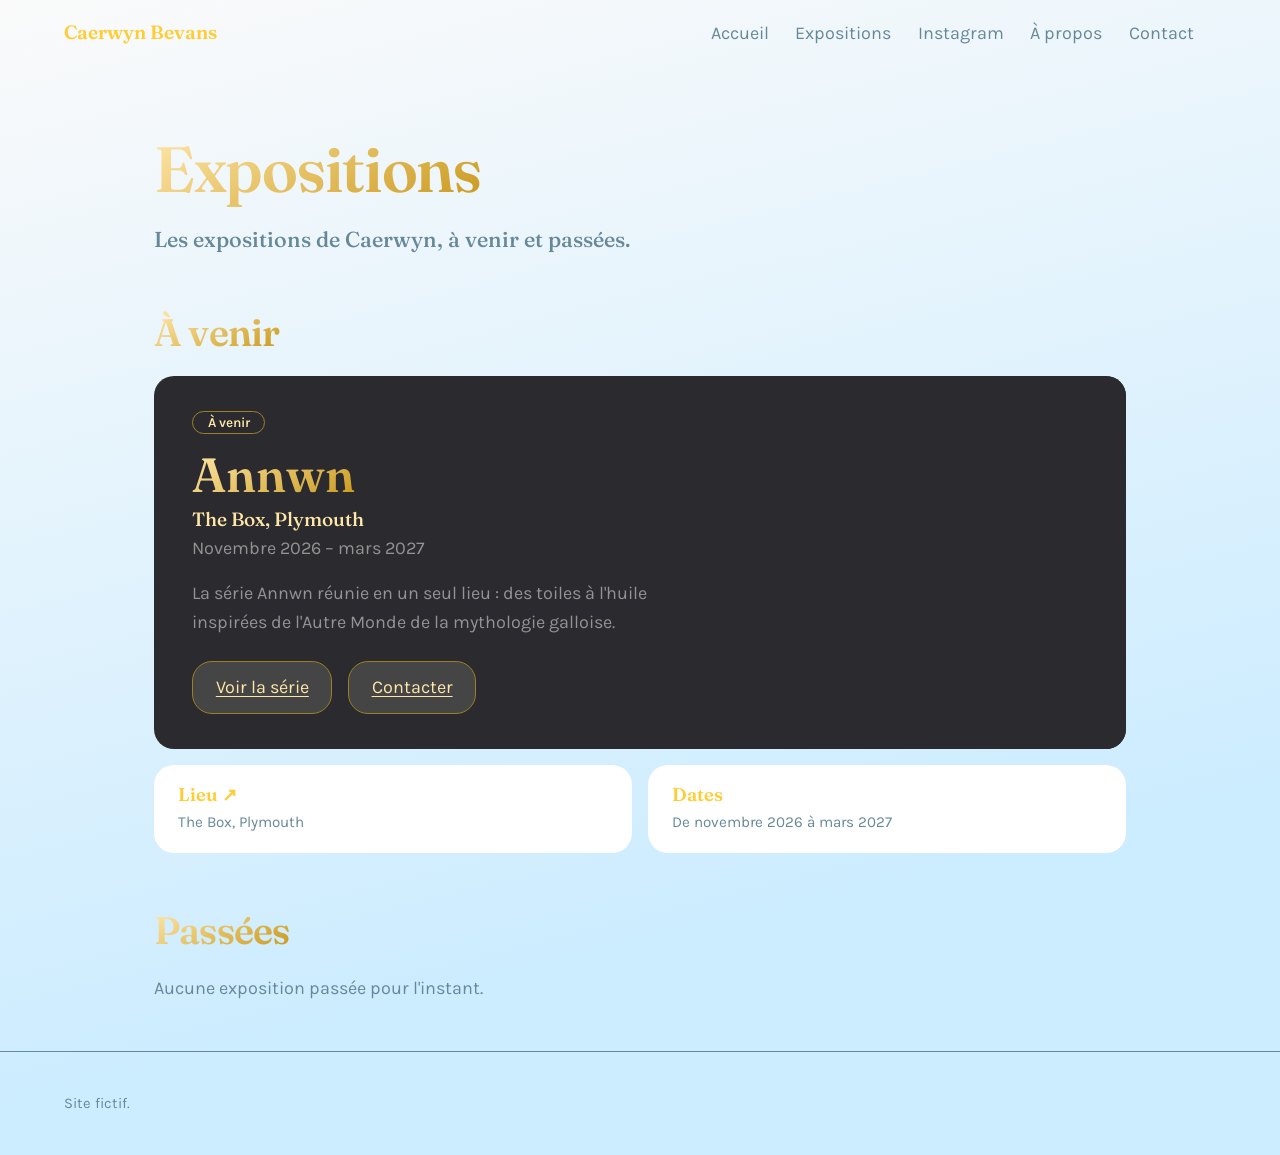
==== expo.html @ 50473985 "Up" ====
<!DOCTYPE html>
<html lang="fr">

<head>
  <meta charset="utf-8">
  <meta name="viewport" content="width=device-width, initial-scale=1">
  <title>Expositions – Caerwyn Bevans</title>
  <meta name="description"
    content="Expositions de Caerwyn Bevans : Annwn, à The Box (Plymouth), de novembre 2026 à mars 2027.">
  <link rel="preconnect" href="https://fonts.googleapis.com">
  <link rel="preconnect" href="https://fonts.gstatic.com" crossorigin>
  <link
    href="https://fonts.googleapis.com/css2?family=Fraunces:opsz,wght@9..144,500;9..144,600&family=Karla:wght@400;600&display=swap"
    rel="stylesheet">
  <link rel="stylesheet" href="style.css">
  <link rel="stylesheet" href="expo.css">
</head>

<body>

  <header class="site">
    <a class="nom" href="index.html">Caerwyn Bevans</a>
    <nav aria-label="Navigation principale">
      <a href="index.html">Accueil</a>
      <a href="expo.html">Expositions</a>
      <a href="https://whatlurksoutside.forumactif.com/t75-caerwyn-thisaverageguy#165">Instagram</a>
      <a href="a-propos.html">À propos</a>
      <a href="contact.html">Contact</a>
    </nav>
  </header>

  <main>
    <div class="expo">
      <h1>Expositions</h1>
      <p class="lead">Les expositions de Caerwyn, à venir et passées.</p>

      <!-- À venir -->
      <section aria-labelledby="t-venir">
        <h2 id="t-venir">À venir</h2>

        <!-- Pour ajouter une exposition : copie tout le bloc <article class="affiche"> ci-dessous -->
        <article class="affiche">
          <div class="texte">
            <span class="badge">À venir</span>
            <h3>Annwn</h3>
            <p class="lieu">The Box, Plymouth</p>
            <p class="dates"><time datetime="2026-11">Novembre 2026</time> – <time datetime="2027-03">mars 2027</time>
            </p>
            <p class="desc">La série Annwn réunie en un seul lieu : des toiles à l'huile inspirées de l'Autre Monde de
              la
              mythologie galloise.</p>
            <div class="boutons">
              <a class="bouton annwn" href="peintures.html#annwn">Voir la série</a>
              <a class="bouton annwn" href="contact.html">Contacter</a>
            </div>
          </div>
          <div class="visuel" aria-hidden="true"></div>
        </article>

        <div class="infos">
          <a href="https://theboxplymouth.com/" target="_blank" rel="noopener noreferrer" class="info-carte">
            <strong>Lieu ↗</strong>
            <span>The Box, Plymouth</span>
          </a>
          <div>
            <strong>Dates</strong>
            <span>De novembre 2026 à mars 2027</span>
          </div>
          <!-- <div>
            <strong>Série</strong>
            <span>Annwn, toiles à l'huile</span>
          </div> -->
        </div>
      </section>

      <!-- Passées -->
      <section aria-labelledby="t-passees">
        <h2 id="t-passees">Passées</h2>
        <p class="vide">Aucune exposition passée pour l'instant.</p>
      </section>
    </div>
  </main>

  <footer>
    Site fictif.
  </footer>

</body>

</html>
---- style.css ----
:root {
  --fond: linear-gradient(166deg, rgba(250, 250, 250, 1) 0%, rgb(204 236 255) 75%);
  --degrade: linear-gradient(120deg, #ffffff 30%, #ffe7a9 80%, #c9981b 120%);
  --degradeback: linear-gradient(120deg, #c9981b 30%, #ffe7a9 80%, #ffffff 120%);
  --fond-2: #2b2b2f;
  --mousse: #4f7a5c;
  --or: #ffffff;
  --annwnor: #9d7f25;
  --annwngris: #939393;
  --titre: linear-gradient(166deg, rgba(203, 155, 203, 1) 0%, rgba(163, 104, 163, 1) 100%);
  --texte: #FFCC33;
  --discret: #668899;
  --marque: #9b72e0;
  --serif: "Fraunces", Georgia, "Times New Roman", serif;
  --sans: "Karla", system-ui, -apple-system, "Segoe UI", sans-serif;
}

* {
  box-sizing: border-box
}

html {
  scroll-behavior: smooth
}

body {
  margin: 0;
  min-height: 100vh;
  min-height: 100dvh;
  display: flex;
  flex-direction: column;
  background: var(--fond);
  color: var(--texte);
  font: 18px/1.6 var(--sans)
}

a {
  color: var(--or);
  text-underline-offset: 3px
}

a:hover {
  color: var(--or);
}

:focus-visible {
  outline: 2px solid var(--marque);
  outline-offset: 3px
}

header.site {
  display: flex;
  flex-wrap: wrap;
  gap: .5rem 2rem;
  justify-content: space-between;
  align-items: baseline;
  padding: 1.2rem clamp(1rem, 5vw, 4rem)
}

header.site .nom {
  font: 600 1.2rem var(--serif);
  color: var(--texte);
  text-decoration: none
}

nav a {
  margin-right: 1.4rem;
  color: var(--discret);
  text-decoration: none;
  padding-bottom: 2px;
  border-bottom: 1px solid transparent
}

nav a:hover,
nav a[aria-current="page"] {
  color: var(--texte);
  border-bottom-color: var(--or)
}

.hero {
  display: grid;
  grid-template-columns: 1.1fr .9fr;
  gap: 2rem;
  align-items: center;
  padding: 10rem clamp(1rem, 5vw, 4rem) 4rem
}

.hero h1 {
  font: 600 clamp(2.6rem, 7vw, 5.2rem)/1.02 var(--serif);
  margin: 0 0 1.2rem;
  letter-spacing: -.02em;
  background: -webkit-linear-gradient(300deg, #ffe7a9 0%, #c9981b 100%);
  -webkit-background-clip: text;
  -webkit-text-fill-color: transparent;
}

.hero p {
  max-width: 34em;
  color: var(--discret);
  font-size: 1.1rem
}

.hero .boutons {
  display: flex;
  gap: 1rem;
  flex-wrap: wrap;
  margin-top: 1.8rem
}

.bouton {
  display: inline-block;
  padding: .7rem 1.4rem;
  border: 1px solid var(--or);
  background: var(--or);
  color: var(--fond);
  border-radius: 20px;
  transition: 0.2s all ease;
}

.bouton:hover {
  display: inline-block;
  padding: .7rem 1.4rem;
  border: 1px solid var(--or);
  color: var(--or);
  background: #94bdcd;
  text-decoration: none;
  border-radius: 20px;
  transition: 0.2s all ease;
}

.bouton.annwn {
  /* background: var(--or); */
  background: #454545;
  color: #ffe7a9;
  border-radius: 20px;
  border: 1px solid var(--annwnor);
  transition: 0.2s all ease;
}

.bouton.annwn:hover {
  display: inline-block;
  padding: .7rem 1.4rem;
  border: 1px solid var(--annwnor);
  color: var(--annwngris);
  background: var(--fond-2);
  text-decoration: none;
  border-radius: 20px;
  transition: 0.2s all ease;
}

.hero .une {
  --ratio: 4/5;
  max-width: 420px;
  justify-self: center
}

section.bloc {
  padding: 3rem clamp(1rem, 5vw, 4rem)
}

section.bloc>h2 {
  font: 600 1.9rem var(--serif);
  margin: 0 0 .4rem
}

section.bloc>p.intro {
  color: var(--discret);
  margin: 0 0 2rem;
  max-width: 40em
}

.grille {
  columns: 3 260px;
  column-gap: 1.2rem
}

.tuile {
  break-inside: avoid;
  margin: 0 0 1.2rem;
  position: relative;
  display: block;
  width: 100%;
  padding: 0;
  border: 0;
  background: none;
  cursor: zoom-in;
  text-align: left;
  color: inherit;
  font: inherit
}

.tuile .visuel {
  display: block;
  width: 100%;
  aspect-ratio: var(--ratio, 4/5);
  border-radius: 3px;
  background: var(--degrade);
  overflow: hidden
}

.tuile img {
  display: block;
  width: 100%;
  height: 100%;
  object-fit: cover
}

.tuile .legende {
  display: block;
  padding: 0px 0px 10px;
  color: var(--discret);
  font-size: .95rem
}

.legendeannwn {
  display: block;
  padding: 0px 0px 10px;
  color: var(--annwnor);
  font-size: .95rem;
}

.tuile:hover .visuel {
  outline: 1px solid var(--or)
}

.tuile:nth-child(3n+1) {
  --ratio: 4/5
}

.tuile:nth-child(3n+2) {
  --ratio: 1/1
}

.tuile:nth-child(3n) {
  --ratio: 3/4
}

.sections {
  display: grid;
  grid-template-columns: repeat(auto-fit, minmax(240px, 1fr));
  gap: 1.2rem
}

.sections a {
  display: block;
  padding: 1.6rem;
  background: var(--fond-2);
  border-left: 3px solid var(--mousse);
  text-decoration: none;
  color: var(--texte)
}

.sections a:hover {
  border-left-color: var(--marque)
}

.sections strong {
  display: block;
  font: 600 1.3rem var(--serif);
  margin-bottom: .3rem
}

.sections span {
  color: var(--discret);
  font-size: .98rem
}

dialog {
  max-width: min(92vw, 1000px);
  max-height: 92vh;
  padding: 0;
  border: 0;
  background: var(--fond-2);
  color: var(--texte);
  border-radius: 0px 0px 20px 20px;
}

dialog::backdrop {
  background: rgb(18 16 16 / 88%)
}

dialog .cadre {
  width: min(80vw, 640px);
  aspect-ratio: 4/5;
  max-height: 75vh;
  background: var(--degrade)
}

dialog img {
  display: block;
  max-width: 100%;
  max-height: 80vh;
  margin: auto
}

dialog .barre {
  display: flex;
  justify-content: space-between;
  gap: 1rem;
  align-items: center;
  padding: .8rem 1rem
}

dialog button {
  background: none;
  border: 1px solid #555555;
  color: var(--texte);
  padding: .3rem .9rem;
  cursor: pointer;
  font: inherit;
  border-radius: 20px;
}

footer {
  padding: 2.5rem clamp(1rem, 5vw, 4rem);
  color: var(--discret);
  font-size: .92rem;
  border-top: 1px solid var(--discret)
}

@media (max-width:760px) {
  .hero {
    grid-template-columns: 1fr;
    padding-top: 1.5rem
  }

  .hero .une {
    order: -1;
    max-width: 300px
  }
}

@media (prefers-reduced-motion:reduce) {
  html {
    scroll-behavior: auto
  }
}

main {
  flex: 1
}

/* --- Collections : style de base --- */
.collections {
  display: flex;
  flex-direction: column;
  gap: 1rem;
  height: 460px;
}

.collection {
  position: relative;
  display: block;
  flex: 1 1 0;
  min-height: 0;
  border-radius: 20px;
  overflow: hidden;
  text-decoration: none;
  color: var(--titre);
  background: var(--or);
  transition: flex-grow .35s ease;
}

/* Le visuel (fond + conteneur d'image) */
.collection .visuel {
  position: absolute;
  inset: 0;
  display: block;
  background: var(--degrade);
}

/* On utilise le pseudo-élément ::after pour animer l'image sur le côté droit */
.collection .visuel::before {
  content: "";
  position: absolute;
  top: 0;
  right: 0;
  width: 45%;
  /* Largeur de l'image sur le côté */
  height: 100%;
  background-repeat: no-repeat;
  background-position: right center;
  background-size: contain;

  /* Position de départ (masquée à droite) */
  transform: translateX(30px);
  opacity: 0;
  transition: transform 0.4s cubic-bezier(0.25, 1, 0.5, 1), opacity 0.4s ease;
  z-index: 1;
}

/* Au survol (:hover), l'image glisse vers la gauche et apparaît */
.collection:hover .visuel::before,
.collection:focus-visible .visuel::before {
  transform: translateX(0);
  opacity: 0.5;
}

/* --- Attributions des images spécifiques pour chaque collection --- */
.collection.peintures .visuel::before {
  background-image: url('https://i.imgur.com/R0RaSrS.png');
  /* Remplacez par votre URL */
}

.collection.illustrations .visuel::before {
  background-image: url('https://i.imgur.com/iSQKidw.png');
  /* Remplacez par votre URL */
}

.collection.atelier .visuel::before {
  background-image: url('https://i.imgur.com/0fkwpwM.png');
  /* Remplacez par votre URL */
}

/* Texte par-dessus */
.collection .texte {
  position: relative;
  z-index: 2;
  display: flex;
  flex-direction: column;
  justify-content: center;
  height: 100%;
  padding: 0 1.4rem;
}

.collection strong {
  display: block;
  font: 600 1.3rem/1.2 var(--serif);
  color: var(--texte);
}

.collection .plus {
  display: block;
  max-height: 0;
  opacity: 0;
  overflow: hidden;
  font-size: .95rem;
  line-height: 1.4;
  transition: max-height .3s ease, opacity .3s ease, margin .3s ease;
  color: var(--discret);
}

.collection .plus em {
  display: block;
  margin-top: .3rem;
  font-style: normal;
  font-weight: 600;
  color: var(--texte);
  transition: 0.2s all ease;
}

.collection .plus em:hover {
  color: var(--discret);
}

.collection:hover,
.collection:focus-visible {
  flex-grow: 2.4;
}

.collection:hover .plus,
.collection:focus-visible .plus {
  max-height: 6em;
  opacity: 1;
  margin-top: .4rem;
}


/* Écrans tactiles ou étroits : pas de survol, descriptions toujours visibles */
@media (hover:none),
(max-width:760px) {
  .collections {
    height: auto
  }

  .collection {
    flex: none;
    height: 150px
  }

  .collection .plus {
    max-height: 6em;
    opacity: 1;
    margin-top: .4rem
  }
}

@media (prefers-reduced-motion:reduce) {

  .collection,
  .collection .plus,
  .collection .visuel img {
    transition: none
  }
}
---- expo.css ----
/* Styles propres à la page Expositions (s'ajoute à style.css) */
.expo{max-width:1100px;width:100%;margin:0 auto;padding:4rem clamp(1rem,5vw,4rem) 3rem}
.expo section{padding-top:3.5rem}

.expo h1,
.expo h2{font-family:var(--serif);font-weight:600;letter-spacing:-.02em;width:fit-content;background:-webkit-linear-gradient(300deg,#ffe7a9 0%,#c9981b 100%);-webkit-background-clip:text;-webkit-text-fill-color:transparent}
.expo h1{font-size:clamp(2.4rem,6vw,4rem);line-height:1.2;margin:0 0 1rem}
.expo h2{font-size:clamp(1.8rem,4vw,2.4rem);line-height:1.1;margin:0 0 1.4rem}
.expo .lead{font:500 1.35rem/1.45 var(--serif);color:var(--discret);max-width:30em;margin:0}

/* Affiche : carte sombre, dans l'esprit de la série Annwn */
.affiche{display:grid;grid-template-columns:1.1fr .9fr;border-radius:20px;overflow:hidden;background:var(--fond-2)}
.affiche .texte{display:flex;flex-direction:column;justify-content:center;padding:2.2rem 2.4rem}
.badge{display:inline-block;width:fit-content;margin-bottom:1rem;padding:.2rem .9rem;border:1px solid var(--annwnor);border-radius:20px;color:#ffe7a9;font:600 .85rem var(--sans)}
.affiche h3{margin:0 0 .4rem;font:600 clamp(2rem,5vw,3rem)/1.05 var(--serif);width:fit-content;background:-webkit-linear-gradient(300deg,#ffe7a9 0%,#c9981b 100%);-webkit-background-clip:text;-webkit-text-fill-color:transparent}
.affiche .lieu{margin:0;color:#ffe7a9;font:500 1.2rem var(--serif)}
.affiche .dates{margin:.2rem 0 1rem;color:var(--annwngris)}
.affiche .desc{max-width:32em;margin:0 0 1.5rem;color:var(--annwngris)}
.affiche .boutons{display:flex;gap:1rem;flex-wrap:wrap}
.affiche .visuel{position:relative;min-height:340px;background:var(--fond-2) url('https://i.imgur.com/A3pm8tk.png') center/cover no-repeat}
.affiche .visuel::before{content:"";position:absolute;inset:0;background:linear-gradient(90deg,var(--fond-2) 0%,rgba(43,43,47,.35) 45%,transparent 100%)}

/* Informations pratiques */
.infos{display:grid;grid-template-columns:repeat(auto-fit,minmax(220px,1fr));gap:1rem;margin-top:1rem}
.infos div,
.infos .info-carte{padding:1.2rem 1.5rem;border-radius:20px;background:#fff;text-decoration:none;display:block;transition:0.2s all ease}
.infos strong{display:block;font:600 1.15rem/1.2 var(--serif);color:var(--texte)}
.infos span{display:block;margin-top:.2rem;color:var(--discret);font-size:.95rem}

/* Effet au survol pour la carte cliquable */
.infos a.info-carte:hover{
  transform: translateY(-2px);
  box-shadow: 0 4px 12px rgba(0, 0, 0, 0.08);
  outline: 1px solid var(--annwnor);
}

.vide{margin:0;color:var(--discret)}

@media (max-width:760px){
  .affiche{grid-template-columns:1fr}
  .affiche .visuel{order:-1;min-height:220px}
  .affiche .visuel::before{background:linear-gradient(0deg,var(--fond-2) 0%,rgba(43,43,47,.3) 50%,transparent 100%)}
  .affiche .texte{padding:1.6rem}
}
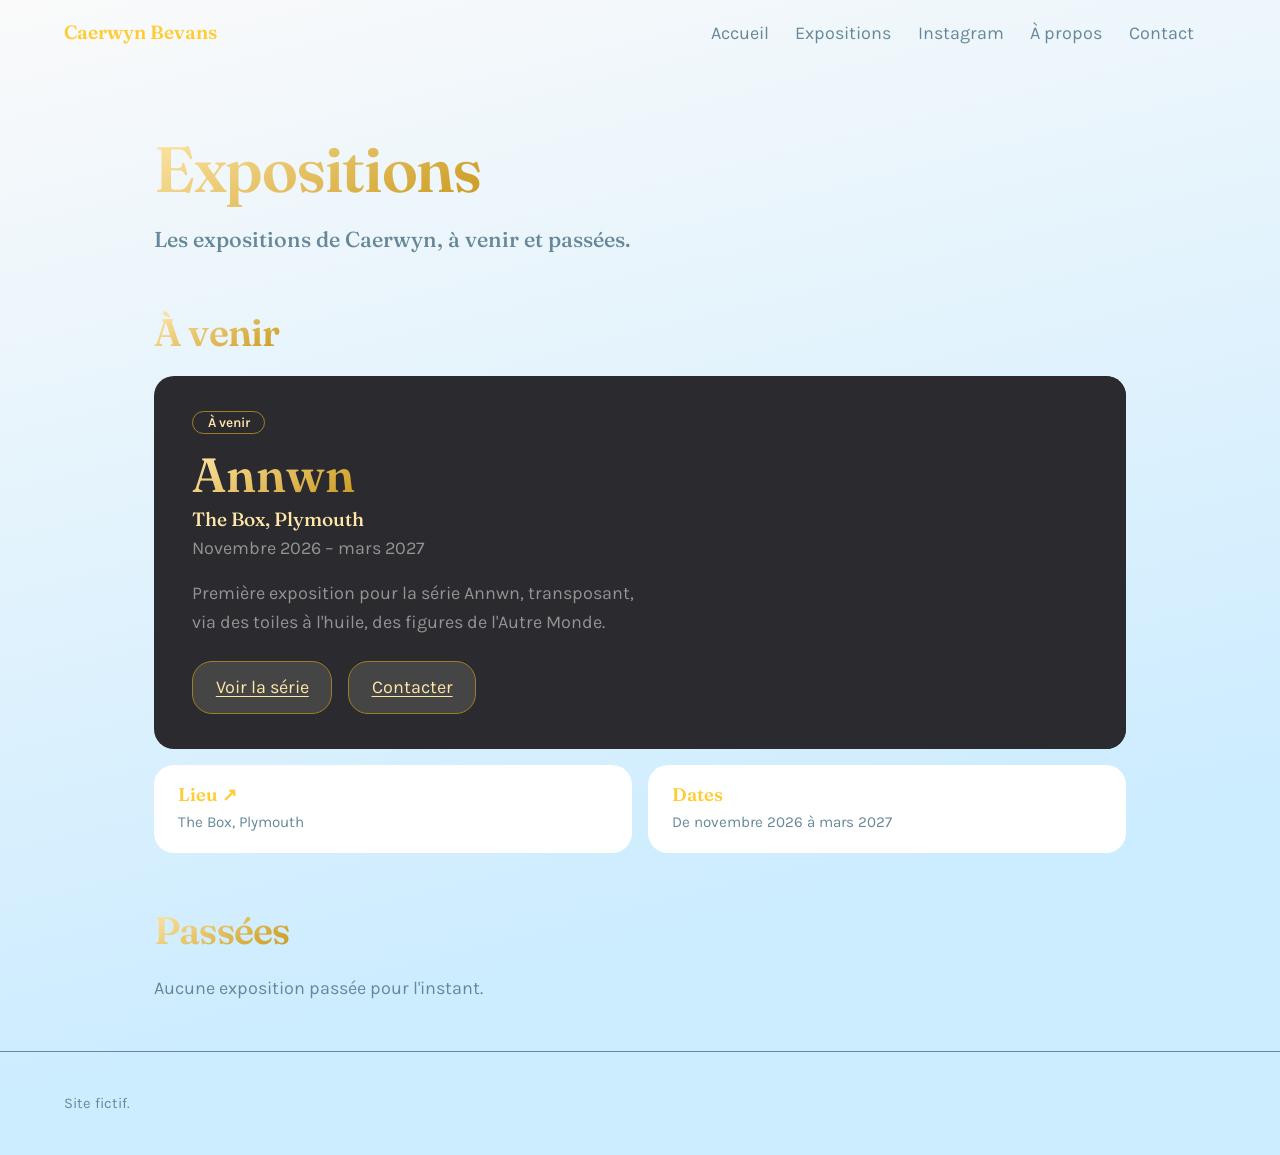
==== commit 4bedf3a3: "d" ====
--- a/expo.html
+++ b/expo.html
@@ -46,9 +46,7 @@
             <p class="lieu">The Box, Plymouth</p>
             <p class="dates"><time datetime="2026-11">Novembre 2026</time> – <time datetime="2027-03">mars 2027</time>
             </p>
-            <p class="desc">La série Annwn réunie en un seul lieu : des toiles à l'huile inspirées de l'Autre Monde de
-              la
-              mythologie galloise.</p>
+            <p class="desc">Première exposition pour la série Annwn, transposant, via des toiles à l'huile, des figures de l'Autre Monde.</p>
             <div class="boutons">
               <a class="bouton annwn" href="peintures.html#annwn">Voir la série</a>
               <a class="bouton annwn" href="contact.html">Contacter</a>
--- a/style.css
+++ b/style.css
@@ -86,7 +86,7 @@
 }
 
 .hero h1 {
-  font: 600 clamp(2.6rem, 7vw, 5.2rem)/1.02 var(--serif);
+  font: 600 clamp(2.6rem, 7vw, 5.2rem)/1.2 var(--serif);
   margin: 0 0 1.2rem;
   letter-spacing: -.02em;
   background: -webkit-linear-gradient(300deg, #ffe7a9 0%, #c9981b 100%);
@@ -299,6 +299,32 @@
   gap: 1rem;
   align-items: center;
   padding: .8rem 1rem
+}
+
+/* Style du data-bis dans la modale */
+#bis {
+  color: var(--annwngris);
+  /* Changez la couleur (ex: var(--annwnor), #ffe7a9, etc.) */
+  margin-top: 4px;
+  font-size: 0.85rem;
+  /* Espacement par rapport au titre */
+  text-align: right;
+  /* Aligné à gauche, à droite ou au centre */
+}
+
+#titre {
+  font: 600 clamp(1.5rem, 4vw, 0.4rem) / 1.5 var(--serif);
+  background: -webkit-linear-gradient(300deg, #ffe7a9 0%, #c9981b 100% 100%);
+  -webkit-background-clip: text;
+  -webkit-text-fill-color: transparent;
+}
+
+/* Place le titre et le data-bis côte à côte */
+dialog .barre>div {
+  display: flex;
+  align-items: baseline;
+  gap: 10px;
+  /* Écart entre le titre et le data-bis */
 }
 
 dialog button {
